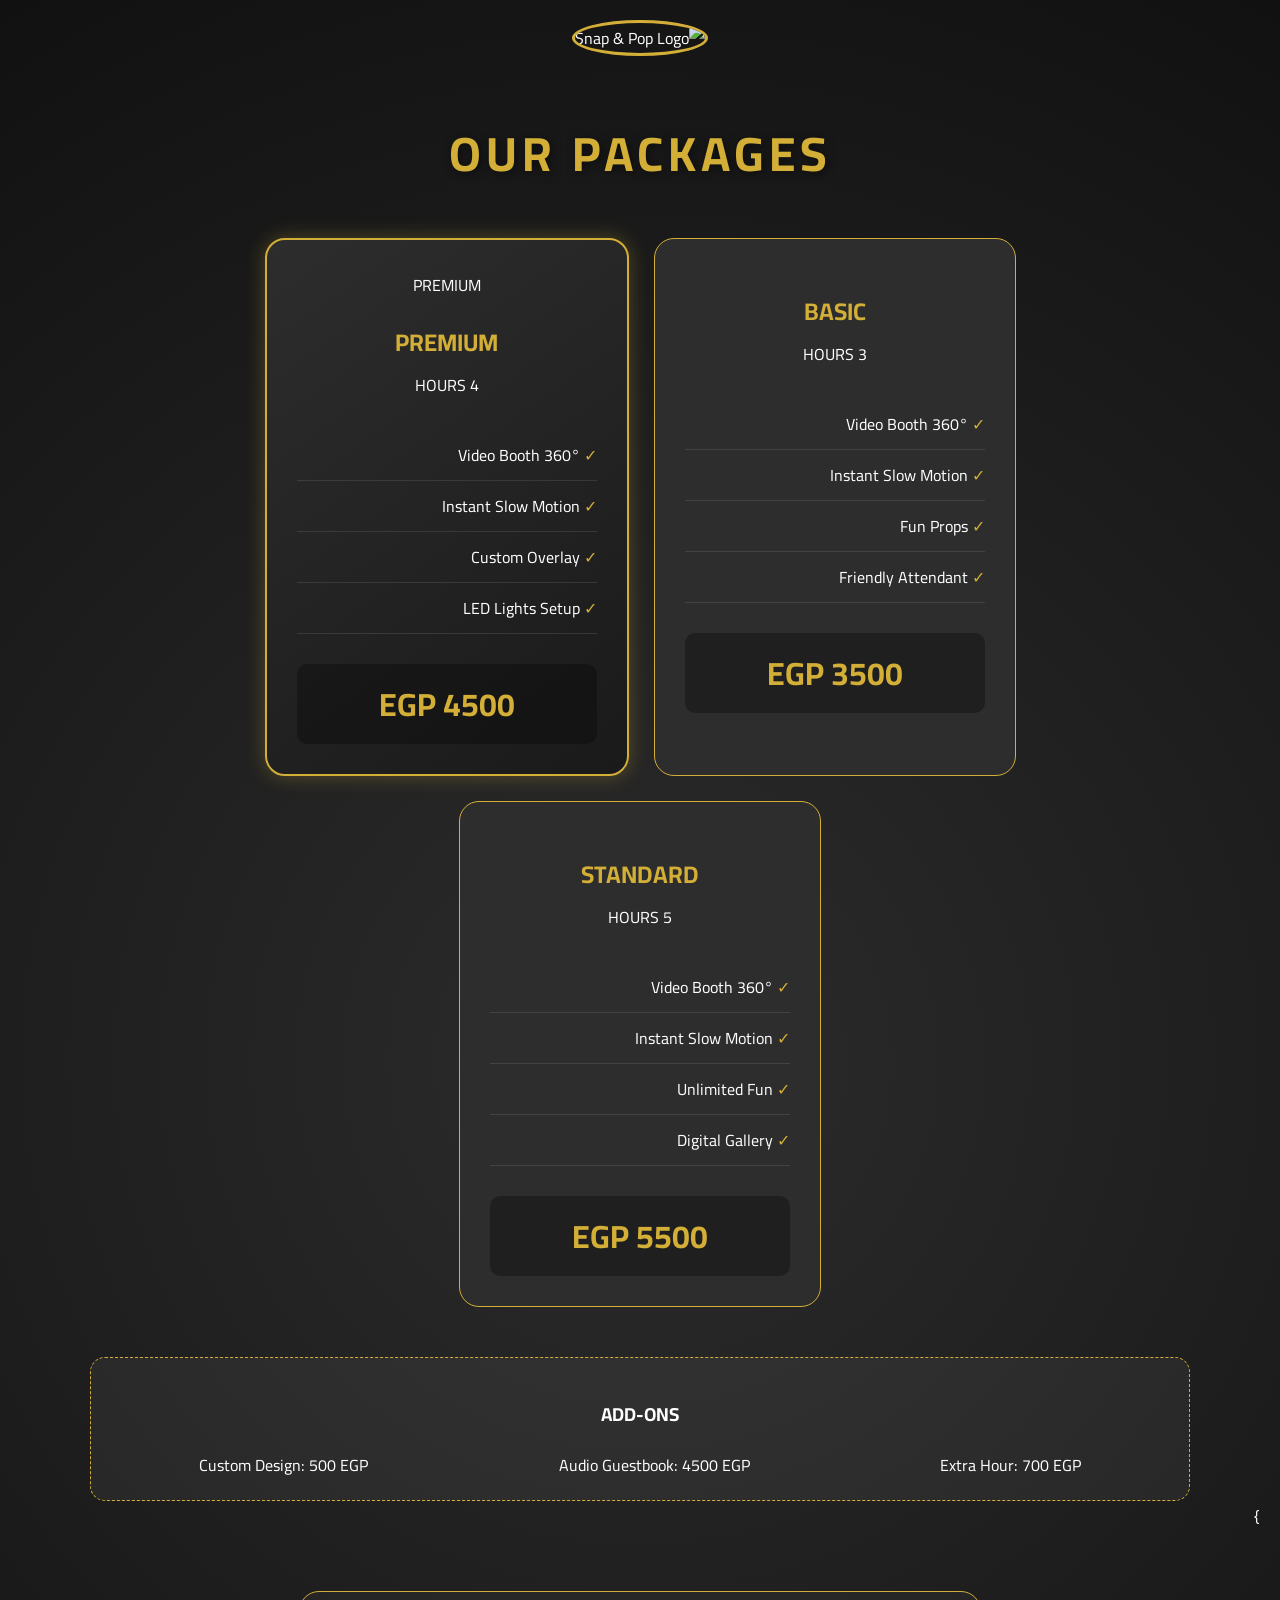
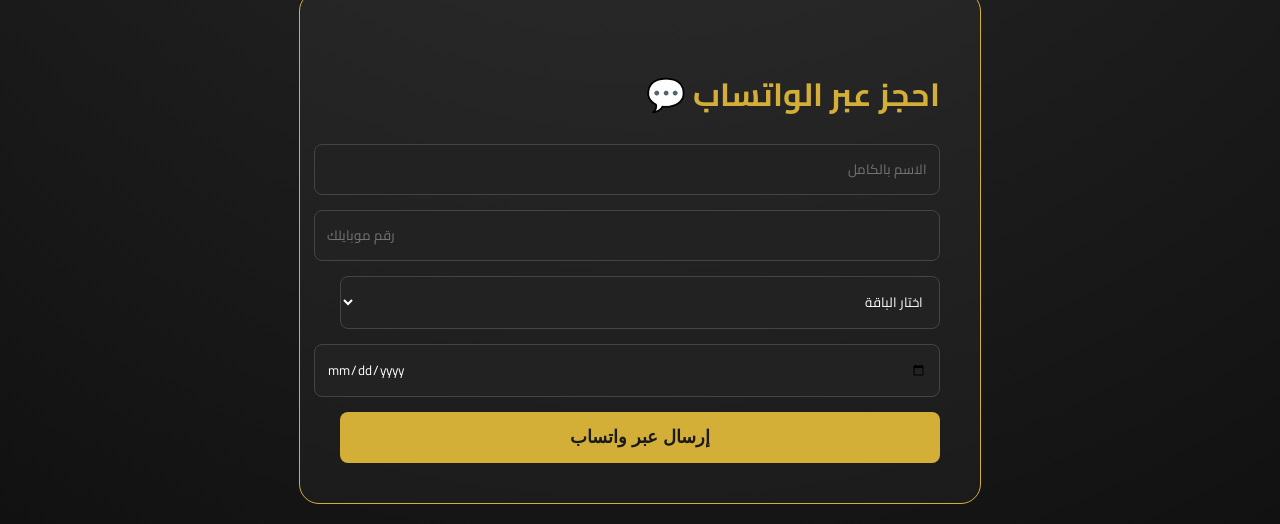
==== index.html.html @ 5a82c072 "Add files via upload" ====
<!DOCTYPE html>
<html lang="ar" dir="rtl">
<head>
    <meta charset="UTF-8">
    <meta name="viewport" content="width=device-width, initial-scale=1.0">
    <title>Snap & Pop | Our Packages</title>
    <link rel="stylesheet" href="style.css">
    <link href="https://fonts.googleapis.com/css2?family=Cairo:wght@400;700&display=swap" rel="stylesheet">
</head>
<body>

    <div class="main-container">
        <header>
            <div class="logo-area">
                <img src="logo.png" alt="Snap & Pop Logo" class="logo">
            </div>
            <h1 class="main-title">OUR PACKAGES</h1>
        </header>

        <div class="packages-grid">
            
            <div class="card basic">
                <div class="card-header">
                    <h2>BASIC</h2>
                    <span>3 HOURS</span>
                </div>
                <ul class="features">
                    <li>360° Video Booth</li>
                    <li>Instant Slow Motion</li>
                    <li>Fun Props</li>
                    <li>Friendly Attendant</li>
                </ul>
                <div class="price-tag">3500 <span>EGP</span></div>
            </div>

            <div class="card premium">
                <div class="best-seller">PREMIUM</div>
                <div class="card-header">
                    <h2>PREMIUM</h2>
                    <span>4 HOURS</span>
                </div>
                <ul class="features">
                    <li>360° Video Booth</li>
                    <li>Instant Slow Motion</li>
                    <li>Custom Overlay</li>
                    <li>LED Lights Setup</li>
                </ul>
                <div class="price-tag">4500 <span>EGP</span></div>
            </div>

            <div class="card standard">
                <div class="card-header">
                    <h2>STANDARD</h2>
                    <span>5 HOURS</span>
                </div>
                <ul class="features">
                    <li>360° Video Booth</li>
                    <li>Instant Slow Motion</li>
                    <li>Unlimited Fun</li>
                    <li>Digital Gallery</li>
                </ul>
                <div class="price-tag">5500 <span>EGP</span></div>
            </div>

        </div>

        <div class="add-ons">
            <h3>ADD-ONS</h3>
            <div class="addon-items">
                <div class="item">Extra Hour: 700 EGP</div>
                <div class="item">Audio Guestbook: 4500 EGP</div>
                <div class="item">Custom Design: 500 EGP</div>
            </div>
        </div>
    </div>


<script>
function sendToWhatsApp() {
    // 1. رقم تليفونك اللي هيستقبل الحجز (تأكد إنه مكتوب صح بالصيغة الدولية)
    let myNumber = "201112774059"; 

    // 2. سحب الداتا الحقيقية من الخانات باستخدام الـ ID
    let name = document.getElementById('userName').value;
    let phone = document.getElementById('userPhone').value;
    let package = document.getElementById('userPackage').value;
    let date = document.getElementById('eventDate').value;

    // 3. تأكد إن العميل مسبش خانة فاضية
    if (name === "" || phone === "" || package === "" || date === "") {
        alert("يا ريت تملأ كل البيانات عشان نقدر نساعدك! 😊");
        return;
    }

    // 4. تنسيق "الداتا" اللي هتوصلك على الواتساب
    // الرموز %0A معناها سطر جديد (Enter) عشان الرسالة تكون منظمة
    let message = "*طلب حجز جديد من الموقع* 📸%0A%0A" + 
                  "*الاسم:* " + name + "%0A" + 
                  "*رقم العميل:* " + phone + "%0A" + 
                  "*الباقة المختارة:* " + package + "%0A" + 
                  "*تاريخ المناسبة:* " + date + "%0A%0A" +
                  "يتم الرد لتأكيد الحجز..";

    // 5. إنشاء اللينك وفتح الواتساب
    let url = "https://wa.me/" + myNumber + "?text=" + message;
    
    // بيفتح الواتساب في صفحة جديدة
    window.open(url, '_blank').focus();
}
</script>}
</script>
</body>
</html>
<div class="booking-section">
    <h3>احجز عبر الواتساب 💬</h3>
    <div class="booking-form">
        <div class="form-group">
            <input type="text" id="userName" placeholder="الاسم بالكامل" required>
        </div>
        
        <div class="form-group">
            <input type="tel" id="userPhone" placeholder="رقم موبايلك" required>
        </div>

        <div class="form-group">
            <select id="userPackage" required>
                <option value="" disabled selected>اختار الباقة</option>
                <option value="BASIC">الباقة الأساسية (BASIC)</option>
                <option value="PREMIUM">الباقة المميزة (PREMIUM)</option>
                <option value="STANDARD">الباقة القياسية (STANDARD)</option>
            </select>
        </div>

        <div class="form-group">
            <input type="date" id="eventDate" required>
        </div>

        <button type="button" onclick="sendToWhatsApp()" class="submit-btn">إرسال عبر واتساب</button>
    </div>
</div>
---- style.css ----
:root {
    --gold: #d4af37;
    --dark: #1a1a1a;
    --grey: #2d2d2d;
    --white: #ffffff;
}

body {
    background: radial-gradient(circle, #2c2c2c 0%, #111111 100%);
    color: var(--white);
    font-family: 'Cairo', sans-serif;
    margin: 0;
    padding: 20px;
}

.main-container {
    max-width: 1100px;
    margin: 0 auto;
    text-align: center;
}

.logo {
    width: 150px;
    margin-bottom: 20px;
    border-radius: 50%;
    border: 3px solid var(--gold);
}

.main-title {
    font-size: 3rem;
    color: var(--gold);
    letter-spacing: 5px;
    margin-bottom: 40px;
    text-shadow: 2px 2px 10px rgba(0,0,0,0.5);
}

.packages-grid {
    display: flex;
    justify-content: center;
    gap: 25px;
    flex-wrap: wrap;
}

.card {
    background: var(--grey);
    border: 1px solid var(--gold);
    border-radius: 20px;
    width: 300px;
    padding: 30px;
    position: relative;
    transition: transform 0.3s ease;
}

.card:hover {
    transform: translateY(-10px);
}

.premium {
    background: linear-gradient(145deg, #2d2d2d, #1a1a1a);
    border: 2px solid var(--gold);
    box-shadow: 0 0 20px rgba(212, 175, 55, 0.3);
}

.card-header h2 {
    color: var(--gold);
    margin-bottom: 5px;
}

.features {
    list-style: none;
    padding: 0;
    margin: 30px 0;
    text-align: right;
}

.features li {
    padding: 10px 0;
    border-bottom: 1px solid rgba(255,255,255,0.1);
}

.features li::before {
    content: "✓ ";
    color: var(--gold);
}

.price-tag {
    font-size: 2rem;
    font-weight: bold;
    color: var(--gold);
    background: rgba(0,0,0,0.3);
    padding: 10px;
    border-radius: 10px;
}

.add-ons {
    margin-top: 50px;
    background: rgba(255,255,255,0.05);
    padding: 20px;
    border-radius: 15px;
    border: 1px dashed var(--gold);
}

.addon-items {
    display: flex;
    justify-content: space-around;
    flex-wrap: wrap;
    gap: 15px;
}
.booking-section {
    margin-top: 60px;
    padding: 40px;
    background: rgba(255, 255, 255, 0.03);
    border-radius: 20px;
    border: 1px solid var(--gold);
    max-width: 600px;
    margin-left: auto;
    margin-right: auto;
}

.booking-section h3 {
    color: var(--gold);
    font-size: 2rem;
    margin-bottom: 10px;
}

.booking-form {
    display: flex;
    flex-direction: column;
    gap: 15px;
    margin-top: 20px;
}

.form-group input, .form-group select {
    width: 100%;
    padding: 12px;
    border-radius: 8px;
    border: 1px solid #444;
    background: #222;
    color: white;
    font-family: 'Cairo', sans-serif;
    outline: none;
}

.form-group input:focus, .form-group select:focus {
    border-color: var(--gold);
}

.submit-btn {
    background: var(--gold);
    color: var(--dark);
    font-weight: bold;
    padding: 15px;
    border: none;
    border-radius: 8px;
    cursor: pointer;
    font-size: 1.1rem;
    transition: 0.3s;
}

.submit-btn:hover {
    background: #fff;
    transform: scale(1.02);
}
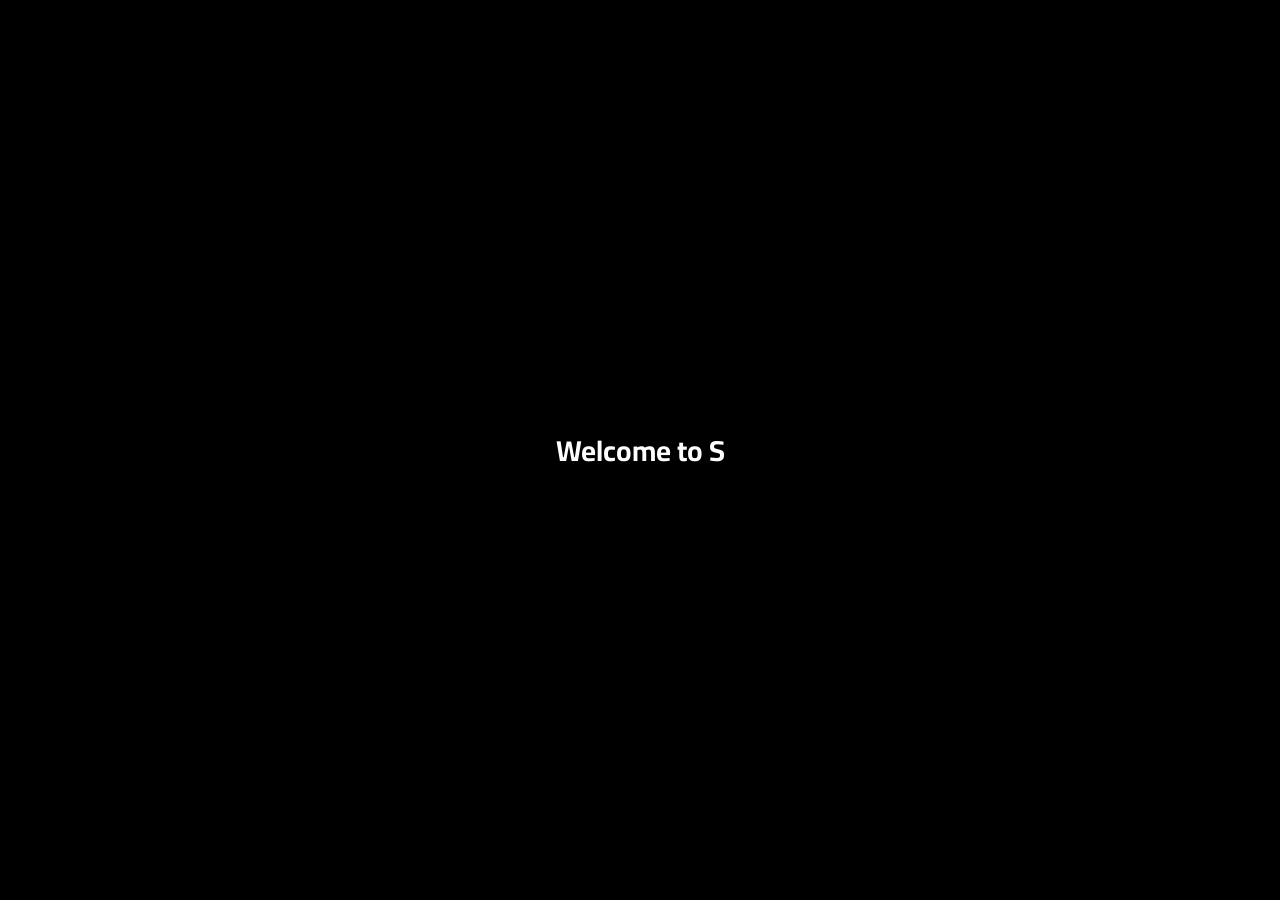
==== commit 7fe35620: "Add files via upload" ====
--- a/index.html.html
+++ b/index.html.html
@@ -3,138 +3,185 @@
 <head>
     <meta charset="UTF-8">
     <meta name="viewport" content="width=device-width, initial-scale=1.0">
-    <title>Snap & Pop | Our Packages</title>
+    <title>Shuttle Pro | حجز ودفع ذكي</title>
+    <!-- ربط ملف الاستيل الخاص بك -->
     <link rel="stylesheet" href="style.css">
-    <link href="https://fonts.googleapis.com/css2?family=Cairo:wght@400;700&display=swap" rel="stylesheet">
+    <link href="https://fonts.googleapis.com/css2?family=Cairo:wght@400;700;900&display=swap" rel="stylesheet">
+    <style>
+        #payment-options {
+            display: none;
+            margin-top: 15px;
+            padding: 15px;
+            background: rgba(212, 175, 55, 0.1);
+            border-radius: 12px;
+            border: 1px dashed var(--gold);
+            text-align: center;
+        }
+        .hidden { display: none !important; }
+        .wallet-btn {
+            background: #d32f2f; /* لون المحافظ الشهير */
+            color: white;
+            padding: 10px;
+            border-radius: 8px;
+            margin-bottom: 10px;
+            display: block;
+            text-decoration: none;
+            font-weight: bold;
+        }
+    </style>
 </head>
 <body>
 
-    <div class="main-container">
-        <header>
-            <div class="logo-area">
-                <img src="logo.png" alt="Snap & Pop Logo" class="logo">
+    <!-- شاشة الترحيب -->
+    <div class="welcome-container" id="welcome-screen">
+        <div class="welcome-content">
+            <h1 id="welcome-text" style="color:white; font-size: 1.8rem;"></h1>
+            <h2 id="brand-name" class="glow-text">SHUTTLE PRO</h2>
+        </div>
+    </div>
+
+    <div class="main-container" id="app-content" style="opacity: 0;">
+        <!-- المرحلة 1: اختيار الباقة -->
+        <div id="page-1">
+            <h1 style="color:var(--gold); font-size: 2.5rem; margin-bottom: 10px;">أهلاً بك في شاتل برو</h1>
+            <p style="margin-bottom: 30px;">اختر باقة الاشتراك المناسبة لبدء رحلتك</p>
+            <div class="packages-grid">
+                <div class="card" onclick="selectPkg('10 أيام', 600)">
+                    <h2>باقة 10 أيام</h2>
+                    <div class="price-tag">600 <span>EGP</span></div>
+                    <button class="select-pkg-btn">اشتراك</button>
+                </div>
+                <div class="card premium" onclick="selectPkg('20 يوم', 1200)">
+                    <div class="best-seller">الأكثر طلباً</div>
+                    <h2>باقة 20 يوم</h2>
+                    <div class="price-tag">1200 <span>EGP</span></div>
+                    <button class="select-pkg-btn">اشتراك</button>
+                </div>
+                <div class="card" onclick="selectPkg('30 يوم', 2400)">
+                    <h2>باقة 30 يوم</h2>
+                    <div class="price-tag">2400 <span>EGP</span></div>
+                    <button class="select-pkg-btn">اشتراك</button>
+                </div>
             </div>
-            <h1 class="main-title">OUR PACKAGES</h1>
-        </header>
-
-        <div class="packages-grid">
-            
-            <div class="card basic">
-                <div class="card-header">
-                    <h2>BASIC</h2>
-                    <span>3 HOURS</span>
-                </div>
-                <ul class="features">
-                    <li>360° Video Booth</li>
-                    <li>Instant Slow Motion</li>
-                    <li>Fun Props</li>
-                    <li>Friendly Attendant</li>
-                </ul>
-                <div class="price-tag">3500 <span>EGP</span></div>
-            </div>
-
-            <div class="card premium">
-                <div class="best-seller">PREMIUM</div>
-                <div class="card-header">
-                    <h2>PREMIUM</h2>
-                    <span>4 HOURS</span>
-                </div>
-                <ul class="features">
-                    <li>360° Video Booth</li>
-                    <li>Instant Slow Motion</li>
-                    <li>Custom Overlay</li>
-                    <li>LED Lights Setup</li>
-                </ul>
-                <div class="price-tag">4500 <span>EGP</span></div>
-            </div>
-
-            <div class="card standard">
-                <div class="card-header">
-                    <h2>STANDARD</h2>
-                    <span>5 HOURS</span>
-                </div>
-                <ul class="features">
-                    <li>360° Video Booth</li>
-                    <li>Instant Slow Motion</li>
-                    <li>Unlimited Fun</li>
-                    <li>Digital Gallery</li>
-                </ul>
-                <div class="price-tag">5500 <span>EGP</span></div>
-            </div>
-
         </div>
 
-        <div class="add-ons">
-            <h3>ADD-ONS</h3>
-            <div class="addon-items">
-                <div class="item">Extra Hour: 700 EGP</div>
-                <div class="item">Audio Guestbook: 4500 EGP</div>
-                <div class="item">Custom Design: 500 EGP</div>
+        <!-- المرحلة 2: البيانات والدفع -->
+        <div id="page-2" class="hidden">
+            <div class="booking-section">
+                <h2 id="pkg-title" style="color:var(--gold); margin-bottom: 20px;"></h2>
+                <div class="booking-form">
+                    <input type="text" id="uName" placeholder="الاسم بالكامل" required>
+                    <input type="tel" id="uPhone" placeholder="رقم الموبايل (واتساب)" required>
+                    
+                    <select id="uPoint" required>
+                        <option value="" disabled selected>اختر نقطة الالتقاء</option>
+                        <option value="ميدان الجيزة">ميدان الجيزة</option>
+                        <option value="دائري المرج">دائري المرج</option>
+                        <option value="العبور - صينية الحي الثاني">العبور - صينية الحي الثاني</option>
+                        <option value="قليوب المحطة">قليوب المحطة</option>
+                        <option value="كوبري مسترد">كوبري مسترد</option>
+                        <option value="الشروق">مدخل الشروق</option>
+                        <option value="مدينتي">مدينتي - الحركة</option>
+                    </select>
+
+                    <div style="background:#1a1a1a; padding:15px; border-radius:15px; border:1px solid #333; margin-top:10px;">
+                        <p style="margin-bottom:12px; font-size:0.95rem;">خطوة الدفع (إلزامي):</p>
+                        
+                        <!-- خيار إنستا باي الذكي -->
+                        <button type="button" class="submit-btn" style="background:#4a148c; color:white; width:100%; border:none; margin-bottom:10px;" onclick="handleSmartPayment()">
+                            فتح تطبيق InstaPay للدفع 💳
+                        </button>
+
+                        <!-- خيار المحافظ الإلكترونية -->
+                        <div id="payment-options">
+                            <p style="font-size:0.9rem; color:var(--gold); margin-bottom: 10px;">أو حول للمحفظة / إنستا باي يدوي:</p>
+                            <strong style="font-size:1.3rem; letter-spacing:1px; color: white;">01112774059</strong>
+                            <p style="font-size:0.75rem; color:#aaa; margin-top:8px;">(فودافون كاش - أورنج كاش - اتصالات كاش)</p>
+                        </div>
+                    </div>
+
+                    <div id="receipt-area" style="display:none; margin-top:20px;">
+                        <p style="font-size:0.9rem; margin-bottom:10px; text-align: right;">ارفع سكرين شوت الدفع:</p>
+                        <input type="file" id="uReceipt" accept="image/*" required>
+                        <button class="submit-btn" id="final-btn" onclick="finishBooking()" style="display:block; margin-top:20px; width:100%;">تأكيد الحجز وإرسال البيانات ✅</button>
+                    </div>
+                </div>
             </div>
         </div>
     </div>
 
+    <script>
+        // 1. أنيميشن الترحيب
+        const wText = document.getElementById("welcome-text");
+        const bName = document.getElementById("brand-name");
+        const intro = "Welcome to Shuttle Pro...";
+        let idx = 0;
 
-<script>
-function sendToWhatsApp() {
-    // 1. رقم تليفونك اللي هيستقبل الحجز (تأكد إنه مكتوب صح بالصيغة الدولية)
-    let myNumber = "201112774059"; 
+        function type() {
+            if (idx < intro.length) { 
+                wText.innerHTML += intro.charAt(idx); 
+                idx++; 
+                setTimeout(type, 80); 
+            } else { 
+                setTimeout(() => { 
+                    wText.style.display="none"; 
+                    bName.style.display="block"; 
+                    setTimeout(() => { 
+                        document.getElementById("welcome-screen").style.opacity="0";
+                        setTimeout(() => { 
+                            document.getElementById("welcome-screen").style.display="none"; 
+                            document.getElementById("app-content").style.opacity="1"; 
+                        }, 1000);
+                    }, 1500); 
+                }, 800); 
+            }
+        }
+        window.onload = type;
 
-    // 2. سحب الداتا الحقيقية من الخانات باستخدام الـ ID
-    let name = document.getElementById('userName').value;
-    let phone = document.getElementById('userPhone').value;
-    let package = document.getElementById('userPackage').value;
-    let date = document.getElementById('eventDate').value;
+        // 2. اختيار الباقة
+        let selectedPkg = "";
+        function selectPkg(name, price) {
+            selectedPkg = name;
+            document.getElementById("pkg-title").innerText = `حجز ${name} (${price} EGP)`;
+            document.getElementById("page-1").classList.add("hidden");
+            document.getElementById("page-2").classList.remove("hidden");
+            window.scrollTo({ top: 0, behavior: 'smooth' });
+        }
 
-    // 3. تأكد إن العميل مسبش خانة فاضية
-    if (name === "" || phone === "" || package === "" || date === "") {
-        alert("يا ريت تملأ كل البيانات عشان نقدر نساعدك! 😊");
-        return;
-    }
+        // 3. التوجيه الذكي للمتجر أو التطبيق
+        function handleSmartPayment() {
+            const startTime = Date.now();
+            window.location.href = "instapay://payment?pa=01112774059@instapay";
 
-    // 4. تنسيق "الداتا" اللي هتوصلك على الواتساب
-    // الرموز %0A معناها سطر جديد (Enter) عشان الرسالة تكون منظمة
-    let message = "*طلب حجز جديد من الموقع* 📸%0A%0A" + 
-                  "*الاسم:* " + name + "%0A" + 
-                  "*رقم العميل:* " + phone + "%0A" + 
-                  "*الباقة المختارة:* " + package + "%0A" + 
-                  "*تاريخ المناسبة:* " + date + "%0A%0A" +
-                  "يتم الرد لتأكيد الحجز..";
+            setTimeout(() => {
+                if (Date.now() - startTime < 1500) {
+                    window.location.href = "https://play.google.com/store/apps/details?id=com.fawry.nbe.instapay";
+                }
+            }, 1000);
 
-    // 5. إنشاء اللينك وفتح الواتساب
-    let url = "https://wa.me/" + myNumber + "?text=" + message;
-    
-    // بيفتح الواتساب في صفحة جديدة
-    window.open(url, '_blank').focus();
-}
-</script>}
-</script>
+            document.getElementById("payment-options").style.display = "block";
+            document.getElementById("receipt-area").style.display = "block";
+            
+            setTimeout(() => {
+                window.scrollTo({ top: document.body.scrollHeight, behavior: 'smooth' });
+            }, 500);
+        }
+
+        // 4. إنهاء الحجز
+        function finishBooking() {
+            const name = document.getElementById("uName").value;
+            const phone = document.getElementById("uPhone").value;
+            const file = document.getElementById("uReceipt").value;
+            const point = document.getElementById("uPoint").value;
+
+            if(!name || !phone || !file || !point) {
+                alert("يرجى إكمال كافة البيانات ورفع الإيصال! 😊");
+                return;
+            }
+
+            const msg = `*طلب حجز شاتل برو مؤكد*%0A*الاسم:* ${name}%0A*الموبايل:* ${phone}%0A*الباقة:* ${selectedPkg}%0A*نقطة التجمع:* ${point}%0A*الحالة:* تم الدفع ورفع الإيصال`;
+            window.open(`https://wa.me/201112774059?text=${msg}`, '_blank');
+        }
+    </script>
 </body>
-</html>
-<div class="booking-section">
-    <h3>احجز عبر الواتساب 💬</h3>
-    <div class="booking-form">
-        <div class="form-group">
-            <input type="text" id="userName" placeholder="الاسم بالكامل" required>
-        </div>
-        
-        <div class="form-group">
-            <input type="tel" id="userPhone" placeholder="رقم موبايلك" required>
-        </div>
-
-        <div class="form-group">
-            <select id="userPackage" required>
-                <option value="" disabled selected>اختار الباقة</option>
-                <option value="BASIC">الباقة الأساسية (BASIC)</option>
-                <option value="PREMIUM">الباقة المميزة (PREMIUM)</option>
-                <option value="STANDARD">الباقة القياسية (STANDARD)</option>
-            </select>
-        </div>
-
-        <div class="form-group">
-            <input type="date" id="eventDate" required>
-        </div>
-
-        <button type="button" onclick="sendToWhatsApp()" class="submit-btn">إرسال عبر واتساب</button>
-    </div>
-</div>+</html>
--- a/style.css
+++ b/style.css
@@ -1,163 +1,95 @@
-:root {
-    --gold: #d4af37;
-    --dark: #1a1a1a;
-    --grey: #2d2d2d;
-    --white: #ffffff;
+:root { --gold: #d4af37; --dark: #0a0a0a; --white: #fff; }
+body { background: var(--dark); color: var(--white); font-family: 'Cairo', sans-serif; margin: 0; direction: rtl; }
+
+.welcome-container { height: 100vh; background: #000; position: fixed; width: 100%; z-index: 10000; display: flex; justify-content: center; align-items: center; transition: 1s; }
+.glow-text { display: none; font-size: clamp(2.5rem, 8vw, 4rem); color: var(--gold); animation: glow 2s infinite alternate; }
+
+@keyframes glow { from { text-shadow: 0 0 10px var(--gold); } to { text-shadow: 0 0 30px var(--gold), 0 0 50px #fff; } }
+
+.main-container { padding: 40px 20px; text-align: center; max-width: 1000px; margin: 0 auto; transition: 0.5s; }
+.hidden { display: none !important; }
+
+.packages-grid { display: flex; justify-content: center; gap: 20px; flex-wrap: wrap; margin-top: 50px; }
+.card { background: #1a1a1a; border: 1px solid rgba(212,175,55,0.3); border-radius: 20px; width: 280px; padding: 30px; cursor: pointer; transition: 0.4s; }
+.card:hover { transform: translateY(-10px); border-color: var(--gold); }
+.premium { border: 2.5px solid var(--gold); position: relative; }
+.best-seller { position: absolute; top: -15px; left: 50%; transform: translateX(-50%); background: var(--gold); color: #000; padding: 5px 15px; border-radius: 20px; font-weight: bold; font-size: 0.8rem; }
+
+.price-tag { font-size: 2.5rem; color: var(--gold); font-weight: 900; margin: 15px 0; }
+.select-btn { background: var(--gold); border: none; padding: 10px 25px; border-radius: 10px; font-weight: bold; cursor: pointer; }
+
+.booking-section { background: #111; padding: 30px; border-radius: 25px; border: 1px solid var(--gold); }
+.booking-form { display: flex; flex-direction: column; gap: 15px; text-align: right; }
+.booking-form input, select { padding: 12px; border-radius: 10px; background: #000; color: #fff; border: 1px solid #333; outline: none; }
+.payment-box { background: rgba(212, 175, 55, 0.05); padding: 15px; border-radius: 15px; border: 1px dashed var(--gold); text-align: center; }
+
+.submit-btn { background: linear-gradient(45deg, var(--gold), #f3d06a); color: #000; padding: 16px; border: none; border-radius: 12px; font-weight: bold; cursor: pointer; font-size: 1.1rem; }
+.back-btn { background: transparent; color: #aaa; border: none; cursor: pointer; margin-top: 10px; }
+.status-check-btn { margin-top: 40px; background: transparent; color: #888; border: 1px solid #333; padding: 10px 20px; border-radius: 10px; cursor: pointer; }
+window.onload = () => {
+    const welcomeText = document.getElementById("welcome-text");
+    const brandName = document.getElementById("brand-name");
+    const text = "Welcome to Shuttle Pro...";
+    let i = 0;
+
+    function type() {
+        if (i < text.length) {
+            welcomeText.innerHTML += text.charAt(i);
+            i++; setTimeout(type, 100);
+        } else {
+            setTimeout(() => {
+                welcomeText.style.display = "none";
+                brandName.style.display = "block";
+                setTimeout(() => {
+                    document.getElementById("welcome-screen").style.opacity = "0";
+                    setTimeout(() => document.getElementById("welcome-screen").style.display = "none", 1000);
+                }, 2000);
+            }, 800);
+        }
+    }
+    type();
+};
+
+let selectedPkg = "";
+
+function selectPkg(name, price) {
+    selectedPkg = name;
+    document.getElementById("display-pkg-name").innerText = `حجز ${name} - ${price} EGP`;
+    document.getElementById("page-packages").classList.add("hidden");
+    document.getElementById("page-registration").classList.remove("hidden");
 }
 
-body {
-    background: radial-gradient(circle, #2c2c2c 0%, #111111 100%);
-    color: var(--white);
-    font-family: 'Cairo', sans-serif;
-    margin: 0;
-    padding: 20px;
+function backToPkgs() {
+    document.getElementById("page-registration").classList.add("hidden");
+    document.getElementById("page-packages").classList.remove("hidden");
 }
 
-.main-container {
-    max-width: 1100px;
-    margin: 0 auto;
-    text-align: center;
+function submitData() {
+    const name = document.getElementById("userName").value;
+    const phone = document.getElementById("userPhone").value;
+    const point = document.getElementById("meetingPoint").value;
+    const receipt = document.getElementById("payReceipt").value;
+
+    if (!name || !phone || !receipt) {
+        alert("برجاء إكمال البيانات ورفع صورة التحويل!");
+        return;
+    }
+
+    // إرسال إشعار فوري للواتساب
+    const whatsappMsg = `*طلب اشتراك جديد SHUTTLE PRO*%0A` +
+                        `*الاسم:* ${name}%0A` +
+                        `*الهاتف:* ${phone}%0A` +
+                        `*الباقة:* ${selectedPkg}%0A` +
+                        `*نقطة الالتقاء:* ${point}%0A` +
+                        `*الدفع:* تم رفع الإيصال (InstaPay)`;
+
+    window.open(`https://wa.me/201112774059?text=${whatsappMsg}`, '_blank');
 }
 
-.logo {
-    width: 150px;
-    margin-bottom: 20px;
-    border-radius: 50%;
-    border: 3px solid var(--gold);
+function openStatusCheck() {
+    let phone = prompt("أدخل رقم هاتفك المسجل لمتابعة حالتك:");
+    if (phone) {
+        // رسالة توضيحية - في النظام الكامل يتم جلبها من الشيت
+        alert(`جاري الفحص للرقم ${phone}... \n متبقي في اشتراكك 12 يوم. \n السائق: كابتن محمد (أتوبيس رقم 789) \n نقطة تجمعك: صينية الحي الثاني (العبور) الساعة 7:30 صباحاً.`);
+    }
 }
-
-.main-title {
-    font-size: 3rem;
-    color: var(--gold);
-    letter-spacing: 5px;
-    margin-bottom: 40px;
-    text-shadow: 2px 2px 10px rgba(0,0,0,0.5);
-}
-
-.packages-grid {
-    display: flex;
-    justify-content: center;
-    gap: 25px;
-    flex-wrap: wrap;
-}
-
-.card {
-    background: var(--grey);
-    border: 1px solid var(--gold);
-    border-radius: 20px;
-    width: 300px;
-    padding: 30px;
-    position: relative;
-    transition: transform 0.3s ease;
-}
-
-.card:hover {
-    transform: translateY(-10px);
-}
-
-.premium {
-    background: linear-gradient(145deg, #2d2d2d, #1a1a1a);
-    border: 2px solid var(--gold);
-    box-shadow: 0 0 20px rgba(212, 175, 55, 0.3);
-}
-
-.card-header h2 {
-    color: var(--gold);
-    margin-bottom: 5px;
-}
-
-.features {
-    list-style: none;
-    padding: 0;
-    margin: 30px 0;
-    text-align: right;
-}
-
-.features li {
-    padding: 10px 0;
-    border-bottom: 1px solid rgba(255,255,255,0.1);
-}
-
-.features li::before {
-    content: "✓ ";
-    color: var(--gold);
-}
-
-.price-tag {
-    font-size: 2rem;
-    font-weight: bold;
-    color: var(--gold);
-    background: rgba(0,0,0,0.3);
-    padding: 10px;
-    border-radius: 10px;
-}
-
-.add-ons {
-    margin-top: 50px;
-    background: rgba(255,255,255,0.05);
-    padding: 20px;
-    border-radius: 15px;
-    border: 1px dashed var(--gold);
-}
-
-.addon-items {
-    display: flex;
-    justify-content: space-around;
-    flex-wrap: wrap;
-    gap: 15px;
-}
-.booking-section {
-    margin-top: 60px;
-    padding: 40px;
-    background: rgba(255, 255, 255, 0.03);
-    border-radius: 20px;
-    border: 1px solid var(--gold);
-    max-width: 600px;
-    margin-left: auto;
-    margin-right: auto;
-}
-
-.booking-section h3 {
-    color: var(--gold);
-    font-size: 2rem;
-    margin-bottom: 10px;
-}
-
-.booking-form {
-    display: flex;
-    flex-direction: column;
-    gap: 15px;
-    margin-top: 20px;
-}
-
-.form-group input, .form-group select {
-    width: 100%;
-    padding: 12px;
-    border-radius: 8px;
-    border: 1px solid #444;
-    background: #222;
-    color: white;
-    font-family: 'Cairo', sans-serif;
-    outline: none;
-}
-
-.form-group input:focus, .form-group select:focus {
-    border-color: var(--gold);
-}
-
-.submit-btn {
-    background: var(--gold);
-    color: var(--dark);
-    font-weight: bold;
-    padding: 15px;
-    border: none;
-    border-radius: 8px;
-    cursor: pointer;
-    font-size: 1.1rem;
-    transition: 0.3s;
-}
-
-.submit-btn:hover {
-    background: #fff;
-    transform: scale(1.02);
-}
